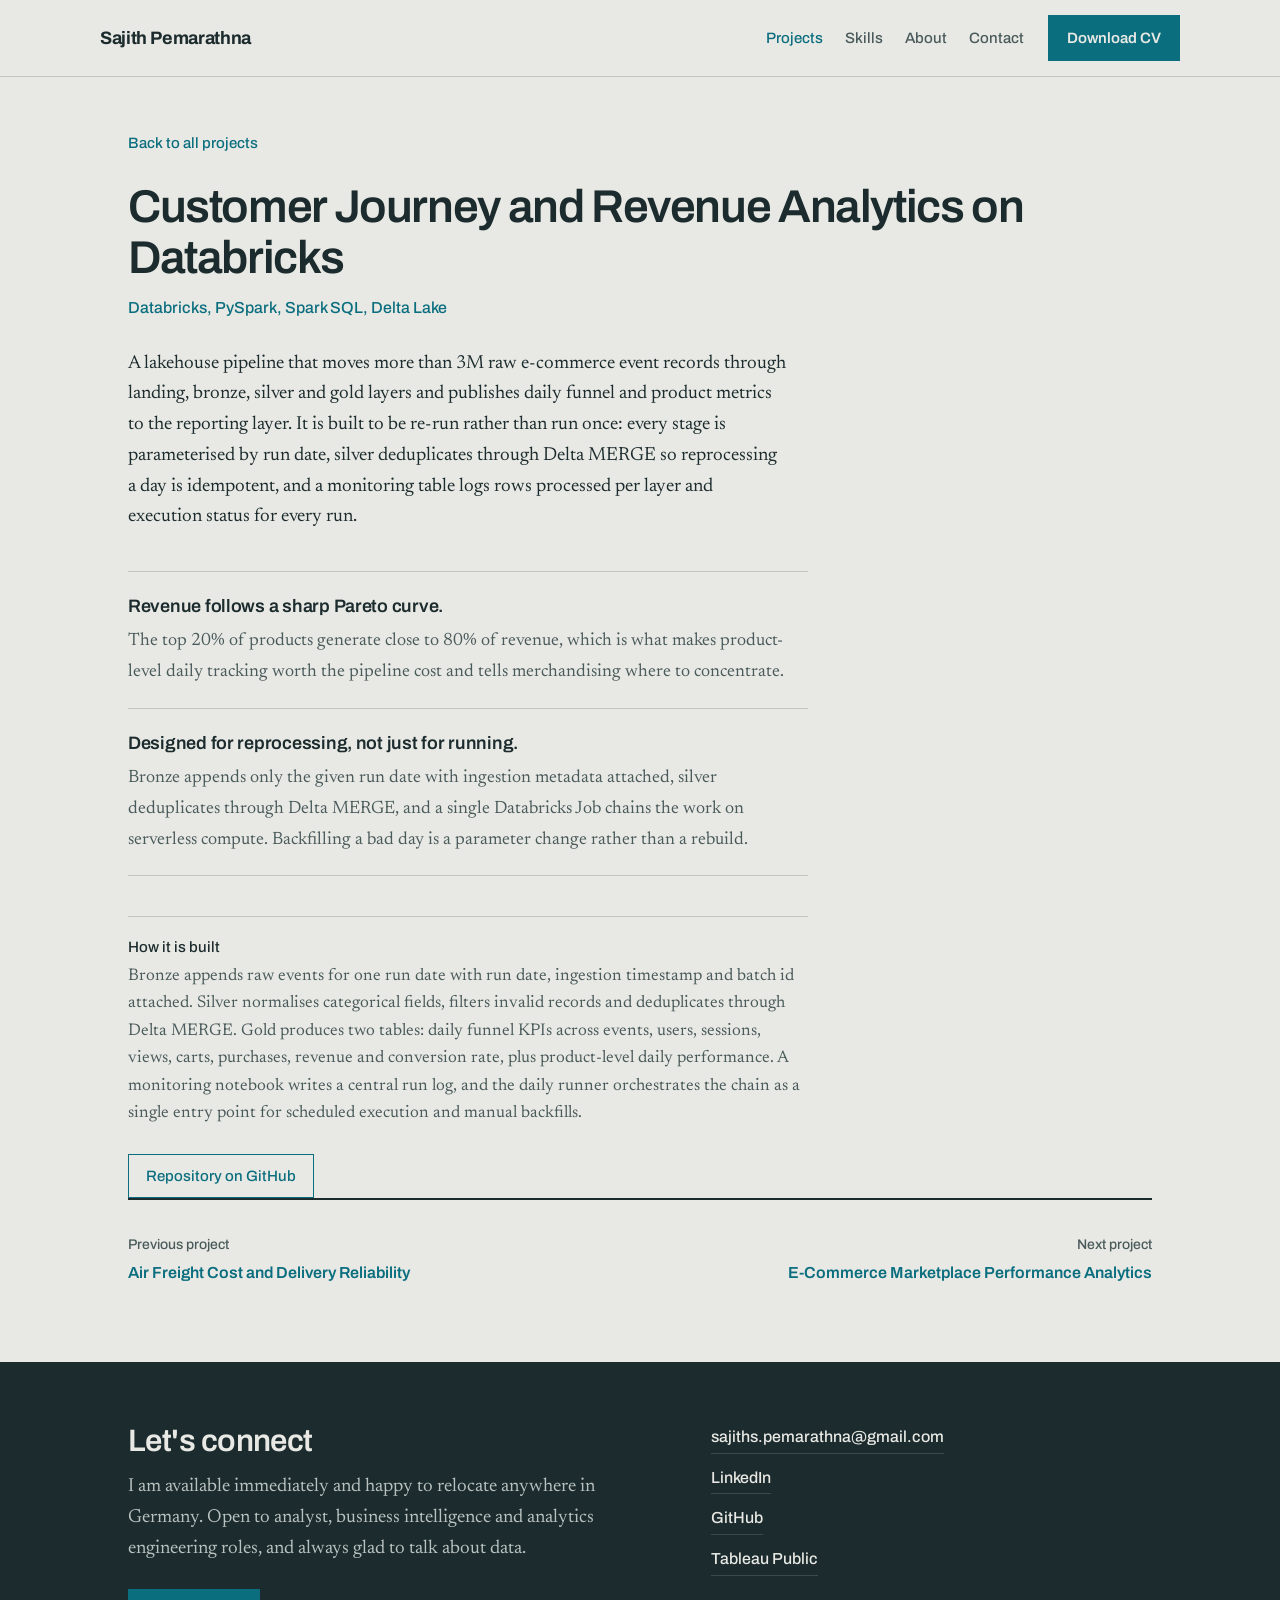
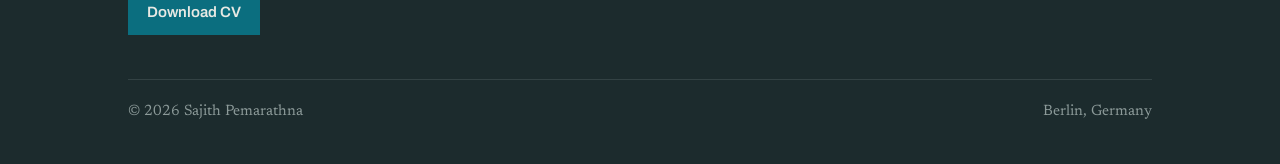
==== project-databricks.html @ 8b167ed7 "Add files via upload" ====
<!DOCTYPE html>
<html lang="en">
<head>
<meta charset="utf-8">
<meta name="viewport" content="width=device-width, initial-scale=1">
<title>Customer Journey and Revenue Analytics on Databricks — Sajith Pemarathna</title>
<meta name="description" content="A Databricks lakehouse pipeline processing 3M+ e-commerce events into daily funnel and product metrics.">
<link rel="preconnect" href="https://fonts.googleapis.com">
<link rel="preconnect" href="https://fonts.gstatic.com" crossorigin>
<link href="https://fonts.googleapis.com/css2?family=Archivo:wght@400;500;600;700&family=Newsreader:ital,opsz,wght@0,6..72,300;0,6..72,400;0,6..72,500;1,6..72,400&display=swap" rel="stylesheet">
<link rel="stylesheet" href="style.css">
</head>

<body>

<nav class="nav">
  <div class="wrap nav-inner">
    <a class="nav-name" href="index.html">Sajith Pemarathna</a>
    <div class="nav-right">
      <div class="nav-links">
        <a href="index.html#work" aria-current="page">Projects</a>
        <a href="index.html#skills">Skills</a>
        <a href="index.html#about">About</a>
        <a href="index.html#contact">Contact</a>
      </div>
      <a class="btn btn-solid" href="cv/Sajith-Pemarathna-CV.pdf" download>Download CV</a>
    </div>
  </div>
</nav>

<main>
<article class="case-head">
  <div class="wrap">
    <a class="back-link" href="index.html#work">Back to all projects</a>
    <h1 class="case-title">Customer Journey and Revenue Analytics on Databricks</h1>
    <p class="case-kicker">Databricks, PySpark, Spark SQL, Delta Lake</p>

    <p class="case-intro">A lakehouse pipeline that moves more than 3M raw e-commerce event records through landing, bronze, silver and gold layers and publishes daily funnel and product metrics to the reporting layer. It is built to be re-run rather than run once: every stage is parameterised by run date, silver deduplicates through Delta MERGE so reprocessing a day is idempotent, and a monitoring table logs rows processed per layer and execution status for every run.</p>

    <figure class="shot">
      <a href="images/databricks-1-dashboard.jpg"><img src="images/databricks-1-dashboard.jpg" alt="Databricks SQL dashboard showing daily funnel metrics, conversion rates and revenue by product" onerror="this.closest('figure').remove()"></a>
      <figcaption>Daily funnel dashboard, refreshed automatically as each scheduled run completes.</figcaption>
    </figure>

    <ul class="findings">
      <li><b>Revenue follows a sharp Pareto curve.</b><span>The top 20% of products generate close to 80% of revenue, which is what makes product-level daily tracking worth the pipeline cost and tells merchandising where to concentrate.</span></li>
      <li><b>Designed for reprocessing, not just for running.</b><span>Bronze appends only the given run date with ingestion metadata attached, silver deduplicates through Delta MERGE, and a single Databricks Job chains the work on serverless compute. Backfilling a bad day is a parameter change rather than a rebuild.</span></li>
    </ul>

    <figure class="shot">
      <a href="images/databricks-3-taskgraph.jpg"><img src="images/databricks-3-taskgraph.jpg" alt="Databricks job run history showing consecutive successful scheduled runs and their durations" onerror="this.closest('figure').remove()"></a>
      <figcaption>Scheduled run history. Consecutive successful executions at a consistent duration, which is the point of an idempotent pipeline.</figcaption>
    </figure>

    <div class="stack-line">
      <b>How it is built</b>
      Bronze appends raw events for one run date with run date, ingestion timestamp and batch id attached. Silver normalises categorical fields, filters invalid records and deduplicates through Delta MERGE. Gold produces two tables: daily funnel KPIs across events, users, sessions, views, carts, purchases, revenue and conversion rate, plus product-level daily performance. A monitoring notebook writes a central run log, and the daily runner orchestrates the chain as a single entry point for scheduled execution and manual backfills.
    </div>

    <div class="links">
      <a href="https://github.com/Sajithpemarathna/ecommerce-product-funnel-analytics-databricks">Repository on GitHub</a>
    </div>

  </div>
</article>

<div class="wrap">
  <nav class="case-nav" aria-label="Other projects">
    <a href="project-freight.html"><small>Previous project</small>Air Freight Cost and Delivery Reliability</a>
    <a href="project-marketplace.html" style="text-align:right;"><small>Next project</small>E-Commerce Marketplace Performance Analytics</a>
  </nav>
</div>
</main>

<footer id="contact" class="site-footer">
  <div class="wrap">
    <div class="footer-grid">
      <div>
        <h2>Let's connect</h2>
        <p>I am available immediately and happy to relocate anywhere in Germany. Open to analyst, business intelligence and analytics engineering roles, and always glad to talk about data.</p>
        <p style="margin-top:24px;"><a class="btn btn-solid" href="cv/Sajith-Pemarathna-CV.pdf" download>Download CV</a></p>
      </div>
      <div class="footer-links">
        <a href="mailto:sajiths.pemarathna@gmail.com">sajiths.pemarathna@gmail.com</a>
        <a href="https://www.linkedin.com/in/sajith-pemarathna">LinkedIn</a>
        <a href="https://github.com/Sajithpemarathna">GitHub</a>
        <a href="https://public.tableau.com/app/profile/sajith.pemarathna">Tableau Public</a>
      </div>
    </div>
    <div class="footer-base">
      <span>&copy; 2026 Sajith Pemarathna</span>
      <span>Berlin, Germany</span>
    </div>
  </div>
</footer>

</body>
</html>
---- style.css ----
/* ============================================================
   Sajith Pemarathna — portfolio stylesheet
   Shared by index.html and the four project pages.
   ============================================================ */

:root{
  --paper:#E8E9E4;
  --paper-deep:#DFE1DB;
  --card:#F1F2EE;
  --ink:#1C2B2D;
  --ink-soft:#4A5A5B;
  --rule:#C3C7BE;
  --teal:#0B6E7F;
  --teal-dark:#08505D;
  --oxblood:#8C2F39;
  --measure:68ch;
}

*{box-sizing:border-box;}
html{-webkit-text-size-adjust:100%;scroll-behavior:smooth;}

body{
  margin:0;
  background:var(--paper);
  color:var(--ink);
  font-family:"Newsreader",Georgia,"Times New Roman",serif;
  font-size:19px;
  line-height:1.62;
}

.wrap{max-width:1080px;margin:0 auto;padding:0 28px;}

a{color:var(--teal);text-underline-offset:3px;text-decoration-thickness:1px;}
a:hover{color:var(--ink);}
a:focus-visible{outline:2px solid var(--teal);outline-offset:3px;border-radius:2px;}

h1,h2,h3,h4{
  font-family:"Archivo",system-ui,sans-serif;
  font-weight:600;line-height:1.12;letter-spacing:-0.018em;margin:0;
}

p{margin:0 0 1.05em;max-width:var(--measure);}
p:last-child{margin-bottom:0;}

/* ---------------- navigation ---------------- */
.nav{
  position:sticky;top:0;z-index:50;
  background:rgba(232,233,228,.94);
  backdrop-filter:saturate(1.2) blur(8px);
  border-bottom:1px solid var(--rule);
}
.nav-inner{display:flex;align-items:center;justify-content:space-between;gap:20px;padding:15px 0;}
.nav-name{
  font-family:"Archivo",sans-serif;font-weight:700;font-size:18px;
  letter-spacing:-0.02em;text-decoration:none;color:var(--ink);white-space:nowrap;
}
.nav-right{display:flex;align-items:center;gap:24px;}
.nav-links{display:flex;gap:22px;font-family:"Archivo",sans-serif;font-size:15px;font-weight:500;}
.nav-links a{text-decoration:none;color:var(--ink-soft);}
.nav-links a:hover,.nav-links a[aria-current="page"]{color:var(--teal);}

.btn{
  font-family:"Archivo",sans-serif;font-size:15px;font-weight:600;
  text-decoration:none;padding:10px 18px;display:inline-block;
  border:1px solid var(--teal);white-space:nowrap;
}
.btn-solid{background:var(--teal);color:var(--paper);}
.btn-solid:hover{background:var(--teal-dark);color:var(--paper);}
.btn-ghost{color:var(--teal);background:transparent;}
.btn-ghost:hover{background:var(--teal);color:var(--paper);}

/* ---------------- hero ---------------- */
.hero{padding:78px 0 62px;}
.hero-grid{display:grid;grid-template-columns:minmax(0,1fr) 250px;gap:0 60px;align-items:start;}
.hero-eyebrow{font-size:20px;color:var(--ink-soft);margin:0 0 4px;}
.hero-name{
  font-family:"Archivo",sans-serif;font-weight:700;
  font-size:clamp(38px,6vw,64px);line-height:1.02;
  letter-spacing:-0.035em;margin:0 0 12px;
}
.hero-role{
  font-family:"Archivo",sans-serif;font-weight:500;
  font-size:clamp(17px,2.1vw,21px);letter-spacing:-0.01em;
  color:var(--teal);margin:0 0 24px;
}
.hero-blurb{font-size:19px;color:var(--ink-soft);max-width:54ch;margin:0 0 30px;}
.hero-blurb strong{color:var(--ink);font-weight:500;}
.hero-cta{display:flex;flex-wrap:wrap;gap:12px;margin-bottom:26px;}
.hero-social{display:flex;flex-wrap:wrap;gap:8px 18px;font-family:"Archivo",sans-serif;font-size:15px;font-weight:500;}
.hero-social a{text-decoration:none;color:var(--ink-soft);border-bottom:1px solid var(--rule);padding-bottom:2px;}
.hero-social a:hover{color:var(--teal);border-bottom-color:var(--teal);}
.portrait img{
  width:100%;aspect-ratio:1/1;object-fit:cover;display:block;
  border:1px solid var(--rule);background:var(--paper-deep);
}

/* ---------------- facts strip ---------------- */
.facts-strip{border-top:1px solid var(--rule);border-bottom:1px solid var(--rule);}
.facts-strip .wrap{display:grid;grid-template-columns:repeat(4,1fr);}
.facts-strip div{padding:22px 20px 22px 0;border-right:1px solid var(--rule);}
.facts-strip div:last-child{border-right:0;}
.facts-strip b{
  display:block;font-family:"Archivo",sans-serif;font-weight:600;font-size:20px;
  letter-spacing:-0.02em;margin-bottom:3px;line-height:1.2;
}
.facts-strip span{font-size:16px;color:var(--ink-soft);}

/* ---------------- sections ---------------- */
.band{padding:66px 0 72px;}
.band + .band{border-top:1px solid var(--rule);}
.band-title{font-size:clamp(24px,3vw,31px);margin:0 0 8px;}
.band-sub{color:var(--ink-soft);font-size:18px;margin:0 0 40px;max-width:60ch;}

/* ---------------- project cards ---------------- */
.cards{display:grid;grid-template-columns:repeat(2,minmax(0,1fr));gap:28px;}
.card{
  background:var(--card);border:1px solid var(--rule);
  display:flex;flex-direction:column;
}
.card-thumb{display:block;border-bottom:1px solid var(--rule);}
.card-thumb img{width:100%;height:auto;display:block;background:var(--paper-deep);}
.card-body{padding:24px 26px 26px;display:flex;flex-direction:column;flex:1;}
.card h3{font-size:21px;margin:0 0 6px;}
.card h3 a{text-decoration:none;color:var(--ink);}
.card h3 a:hover{color:var(--teal);}
.card-kicker{font-family:"Archivo",sans-serif;font-size:14px;font-weight:500;color:var(--teal);margin:0 0 12px;}
.card p{font-size:17px;color:var(--ink-soft);margin:0 0 16px;max-width:none;}
.card-stat{
  font-family:"Archivo",sans-serif;font-size:15px;font-weight:600;
  color:var(--ink);border-left:3px solid var(--teal);padding-left:12px;margin:0 0 18px;line-height:1.35;
}
.tags{display:flex;flex-wrap:wrap;gap:7px;margin:0 0 20px;}
.tags span{
  font-family:"Archivo",sans-serif;font-size:13px;font-weight:500;
  color:var(--ink-soft);border:1px solid var(--rule);padding:4px 10px;background:var(--paper);
}
.card-links{margin-top:auto;display:flex;flex-wrap:wrap;gap:8px 20px;font-family:"Archivo",sans-serif;font-size:15px;font-weight:500;}

/* ---------------- skills ---------------- */
.skills{display:grid;grid-template-columns:repeat(2,minmax(0,1fr));gap:0 54px;}
.skills div{border-top:1px solid var(--rule);padding:16px 0 18px;}
.skills h3{font-size:17px;margin:0 0 6px;}
.skills p{font-size:17px;color:var(--ink-soft);margin:0;}

/* ---------------- about ---------------- */
.about-grid{display:grid;grid-template-columns:minmax(0,1.3fr) minmax(0,1fr);gap:22px 54px;}
.about-grid h2{font-size:clamp(24px,3vw,32px);max-width:16ch;}
.facts{margin:0;}
.facts div{
  border-top:1px solid var(--rule);padding:13px 0;
  display:grid;grid-template-columns:132px 1fr;gap:16px;font-size:17px;
}
.facts dt{font-family:"Archivo",sans-serif;font-size:15px;font-weight:500;color:var(--ink-soft);}
.facts dd{margin:0;}

/* ---------------- footer ---------------- */
.site-footer{background:var(--ink);color:var(--paper);padding:62px 0 40px;margin-top:0;}
.site-footer h2{font-size:clamp(24px,3vw,31px);margin:0 0 14px;color:var(--paper);}
.site-footer p{color:#B8C2C0;max-width:52ch;}
.footer-grid{display:grid;grid-template-columns:minmax(0,1.2fr) minmax(0,1fr);gap:34px 54px;align-items:start;}
.footer-links{display:flex;flex-direction:column;gap:11px;font-family:"Archivo",sans-serif;font-size:16px;font-weight:500;}
.footer-links a{color:var(--paper);text-decoration:none;border-bottom:1px solid #3B4A4C;padding-bottom:3px;width:fit-content;}
.footer-links a:hover{border-bottom-color:var(--paper);color:#fff;}
.footer-base{
  border-top:1px solid #334244;margin-top:44px;padding-top:20px;
  font-size:15px;color:#8C9A99;display:flex;flex-wrap:wrap;gap:10px 28px;justify-content:space-between;
}

/* ============================================================
   Case-study page components
   ============================================================ */
.case-head{padding:52px 0 0;}
.back-link{
  font-family:"Archivo",sans-serif;font-size:15px;font-weight:500;
  text-decoration:none;display:inline-block;margin-bottom:26px;
}
.case-title{font-size:clamp(30px,4.2vw,46px);margin:0 0 10px;letter-spacing:-0.03em;}
.case-kicker{font-family:"Archivo",sans-serif;font-size:16px;font-weight:500;color:var(--teal);margin:0 0 28px;}
.case-question{font-size:22px;line-height:1.48;max-width:62ch;margin:0 0 38px;}
.case-intro{font-size:19px;max-width:66ch;margin:0 0 38px;}

.scale{
  display:grid;grid-template-columns:repeat(4,1fr);
  border-top:1px solid var(--rule);border-bottom:1px solid var(--rule);margin:0 0 46px;
}
.scale div{padding:16px 18px 16px 0;border-right:1px solid var(--rule);}
.scale div:last-child{border-right:0;}
.scale b{
  display:block;font-family:"Archivo",sans-serif;font-weight:600;font-size:24px;
  font-variant-numeric:tabular-nums;letter-spacing:-0.02em;margin-bottom:2px;
}
.scale span{font-size:16px;color:var(--ink-soft);}

.compare{background:var(--paper-deep);border-left:3px solid var(--ink);padding:36px 34px 32px;margin:0 0 50px;}
.compare-head{
  font-family:"Archivo",sans-serif;font-size:21px;font-weight:600;
  letter-spacing:-0.02em;max-width:46ch;margin:0 0 30px;line-height:1.3;
}
.metric{margin-bottom:26px;}
.metric:last-of-type{margin-bottom:0;}
.metric-name{font-family:"Archivo",sans-serif;font-size:15px;font-weight:500;color:var(--ink-soft);margin-bottom:12px;}
.row{display:grid;grid-template-columns:62px 1fr;gap:14px;align-items:center;margin-bottom:8px;}
.row-name{font-family:"Archivo",sans-serif;font-size:16px;font-weight:500;}
.track{position:relative;height:30px;}
.bar{height:30px;background:var(--teal);width:0;animation:grow .9s cubic-bezier(.22,.9,.3,1) forwards;}
.bar.alt{background:var(--ink-soft);}
.bar-value{
  position:absolute;top:0;left:0;height:30px;display:flex;align-items:center;padding-left:12px;
  font-family:"Archivo",sans-serif;font-weight:600;font-size:15px;
  font-variant-numeric:tabular-nums;color:#fff;white-space:nowrap;
}
@keyframes grow{to{width:var(--w);}}
@media (prefers-reduced-motion:reduce){.bar{animation:none;width:var(--w);}}

.page-block{border-top:1px solid var(--rule);padding-top:32px;margin-bottom:44px;}
.page-block h4{font-size:21px;margin:0 0 16px;max-width:38ch;}
.page-block p{font-size:18px;color:var(--ink-soft);}
.page-block p strong{color:var(--ink);font-weight:500;}

.findings{list-style:none;padding:0;margin:0 0 40px;max-width:var(--measure);}
.findings li{border-top:1px solid var(--rule);padding:20px 0;}
.findings li:last-child{border-bottom:1px solid var(--rule);}
.findings b{
  font-family:"Archivo",sans-serif;font-weight:600;font-size:18px;
  letter-spacing:-0.015em;display:block;margin-bottom:5px;
}
.findings span{color:var(--ink-soft);font-size:18px;}

.check{width:100%;border-collapse:collapse;margin:0 0 16px;max-width:440px;}
.check caption{
  font-family:"Archivo",sans-serif;font-size:15px;font-weight:500;
  color:var(--ink-soft);text-align:left;padding-bottom:9px;
}
.check th,.check td{
  border-bottom:1px solid var(--rule);padding:8px 14px 8px 0;
  font-size:17px;font-variant-numeric:tabular-nums;text-align:right;
}
.check th{font-family:"Archivo",sans-serif;font-weight:500;font-size:14px;color:var(--ink-soft);}
.check th:first-child,.check td:first-child{text-align:left;}
.check thead th{border-bottom:1px solid var(--ink);}
.flag{color:var(--oxblood);font-family:"Archivo",sans-serif;font-weight:600;font-size:15px;}

.stack-line{
  border-top:1px solid var(--rule);padding-top:18px;margin-bottom:26px;
  font-size:17px;color:var(--ink-soft);max-width:var(--measure);
}
.stack-line b{
  font-family:"Archivo",sans-serif;font-weight:500;color:var(--ink);
  font-size:15px;display:block;margin-bottom:3px;
}

.links{display:flex;flex-wrap:wrap;gap:10px;}
.links a{
  font-family:"Archivo",sans-serif;font-size:15px;font-weight:500;
  text-decoration:none;border:1px solid var(--teal);color:var(--teal);padding:9px 17px;
}
.links a:hover{background:var(--teal);color:var(--paper);}

figure.shot{margin:0 0 38px;}
figure.shot a{display:block;}
figure.shot img{max-width:100%;height:auto;display:block;border:1px solid var(--rule);background:var(--paper-deep);}
figure.shot figcaption{font-size:15px;color:var(--ink-soft);padding-top:9px;max-width:62ch;}

/* next / previous project */
.case-nav{border-top:2px solid var(--ink);padding:34px 0 76px;display:flex;flex-wrap:wrap;gap:16px 40px;justify-content:space-between;}
.case-nav a{font-family:"Archivo",sans-serif;font-size:16px;font-weight:600;text-decoration:none;}
.case-nav small{display:block;font-family:"Archivo",sans-serif;font-size:14px;font-weight:500;color:var(--ink-soft);margin-bottom:3px;}

/* ---------------- responsive ---------------- */
@media (max-width:900px){
  .cards{grid-template-columns:1fr;}
}
@media (max-width:820px){
  body{font-size:18px;}
  .wrap{padding:0 20px;}
  .nav-links{display:none;}
  .hero{padding:44px 0 46px;}
  .hero-grid{grid-template-columns:1fr;gap:28px;}
  .portrait{width:124px;}
  .facts-strip .wrap{grid-template-columns:repeat(2,1fr);}
  .facts-strip div:nth-child(2){border-right:0;}
  .facts-strip div:nth-child(1),.facts-strip div:nth-child(2){border-bottom:1px solid var(--rule);}
  .skills,.about-grid,.footer-grid{grid-template-columns:1fr;}
  .about-grid{gap:16px;}
  .scale{grid-template-columns:repeat(2,1fr);}
  .scale div:nth-child(2){border-right:0;}
  .scale div:nth-child(1),.scale div:nth-child(2){border-bottom:1px solid var(--rule);}
  .compare{padding:28px 22px;}
  .facts div{grid-template-columns:1fr;gap:2px;}
  .check th,.check td{font-size:16px;}
}
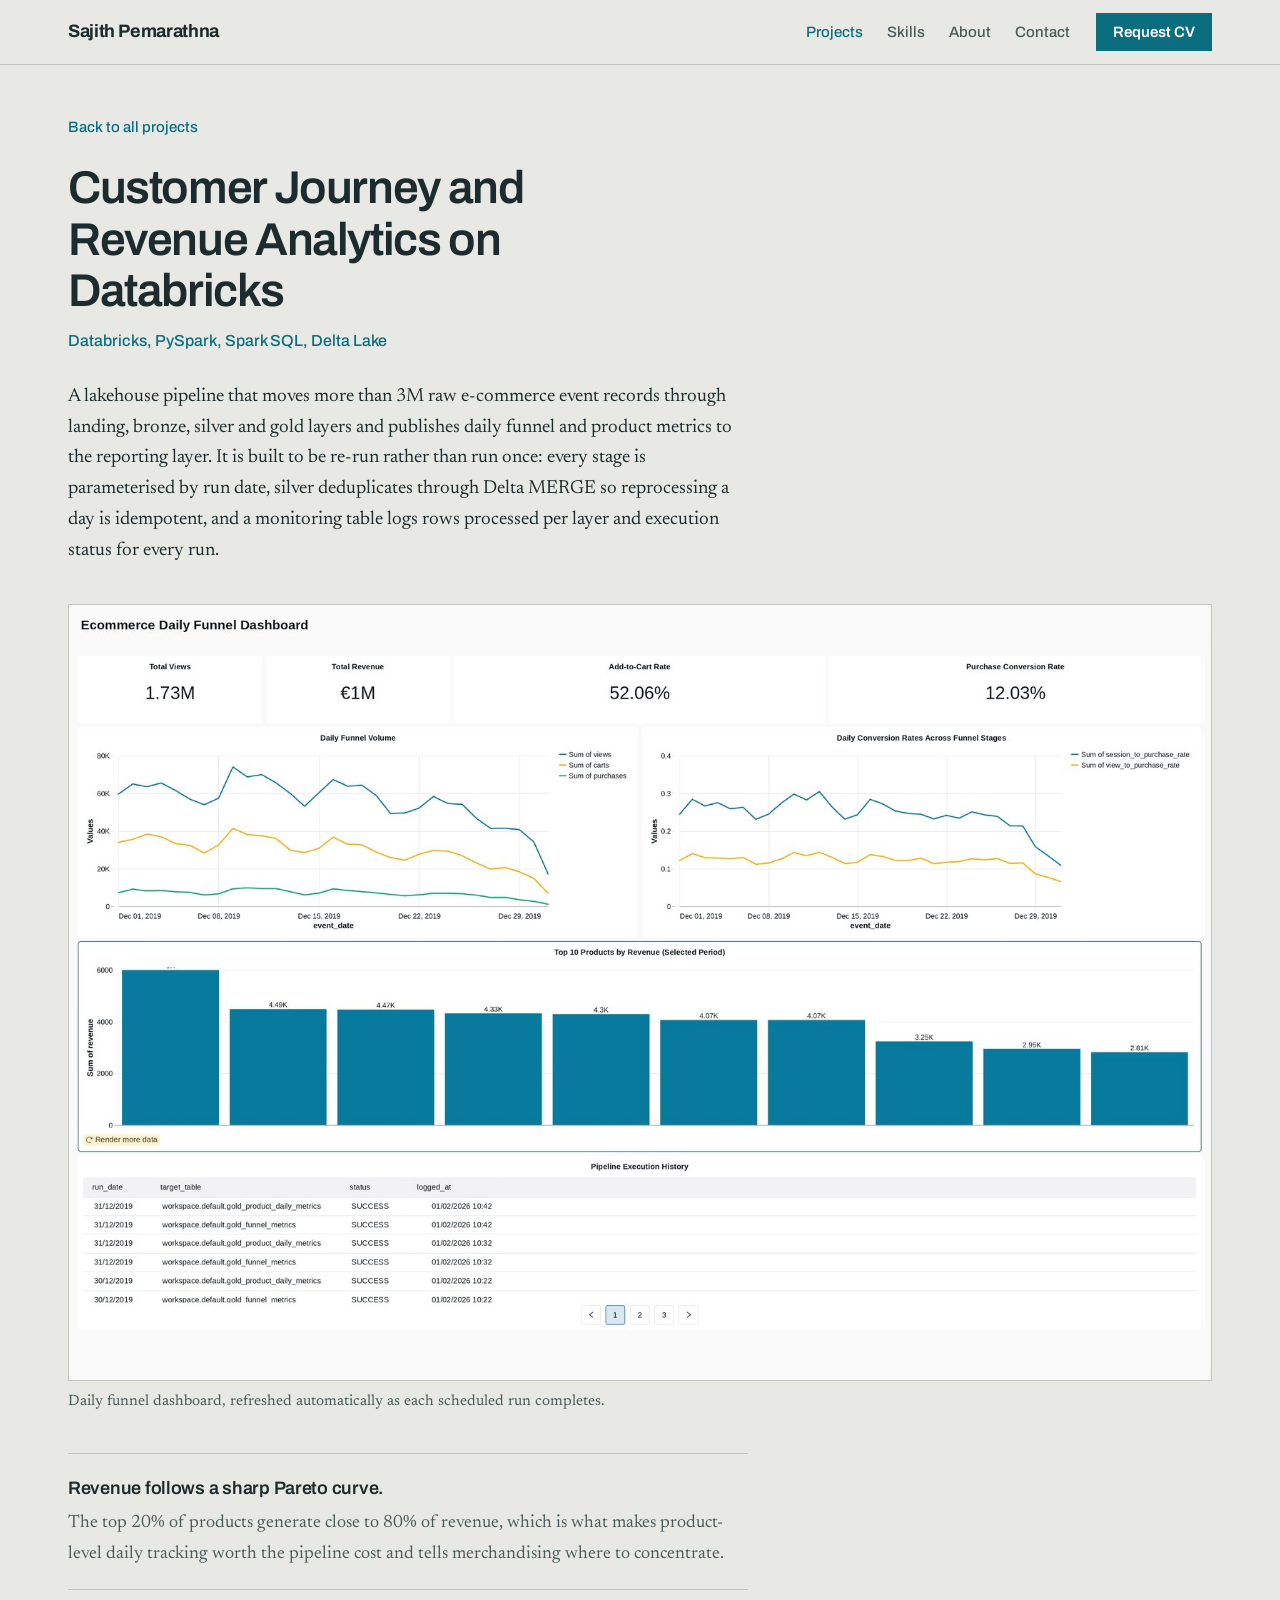
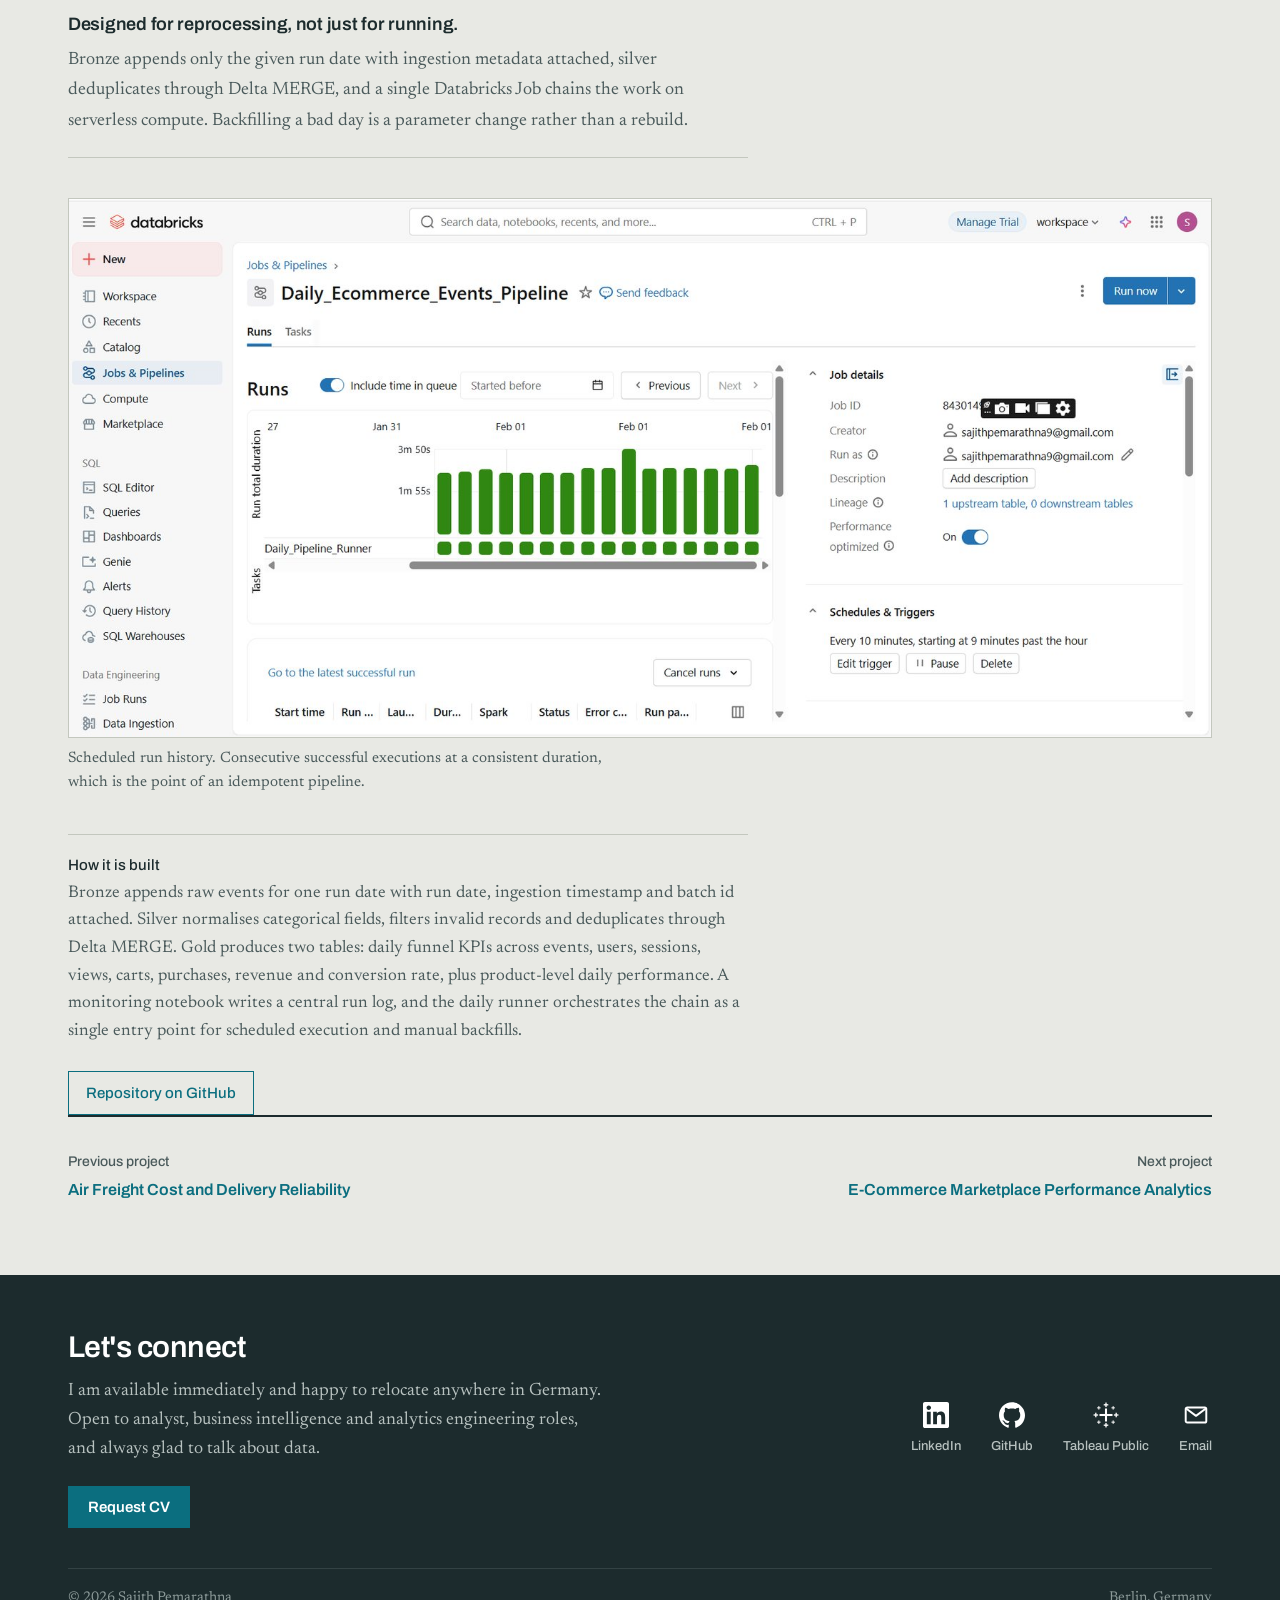
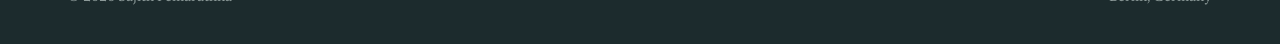
==== commit 46fccb8a: "Add files via upload" ====
--- a/project-databricks.html
+++ b/project-databricks.html
@@ -3,11 +3,11 @@
 <head>
 <meta charset="utf-8">
 <meta name="viewport" content="width=device-width, initial-scale=1">
-<title>Customer Journey and Revenue Analytics on Databricks — Sajith Pemarathna</title>
+<title>Customer Journey and Revenue Analytics on Databricks &mdash; Sajith Pemarathna</title>
 <meta name="description" content="A Databricks lakehouse pipeline processing 3M+ e-commerce events into daily funnel and product metrics.">
 <link rel="preconnect" href="https://fonts.googleapis.com">
 <link rel="preconnect" href="https://fonts.gstatic.com" crossorigin>
-<link href="https://fonts.googleapis.com/css2?family=Archivo:wght@400;500;600;700&family=Newsreader:ital,opsz,wght@0,6..72,300;0,6..72,400;0,6..72,500;1,6..72,400&display=swap" rel="stylesheet">
+<link href="https://fonts.googleapis.com/css2?family=Archivo:wght@400;500;600;700&amp;family=Newsreader:ital,opsz,wght@0,6..72,300;0,6..72,400;0,6..72,500;1,6..72,400&amp;display=swap" rel="stylesheet">
 <link rel="stylesheet" href="style.css">
 </head>
 
@@ -21,9 +21,9 @@
         <a href="index.html#work" aria-current="page">Projects</a>
         <a href="index.html#skills">Skills</a>
         <a href="index.html#about">About</a>
-        <a href="index.html#contact">Contact</a>
+        <a href="#contact">Contact</a>
       </div>
-      <a class="btn btn-solid" href="cv/Sajith-Pemarathna-CV.pdf" download>Download CV</a>
+      <a class="btn btn-solid" href="mailto:sajiths.pemarathna@gmail.com?subject=CV%20request" data-cv-request>Request CV</a>
     </div>
   </div>
 </nav>
@@ -60,7 +60,6 @@
     <div class="links">
       <a href="https://github.com/Sajithpemarathna/ecommerce-product-funnel-analytics-databricks">Repository on GitHub</a>
     </div>
-
   </div>
 </article>
 
@@ -78,21 +77,14 @@
       <div>
         <h2>Let's connect</h2>
         <p>I am available immediately and happy to relocate anywhere in Germany. Open to analyst, business intelligence and analytics engineering roles, and always glad to talk about data.</p>
-        <p style="margin-top:24px;"><a class="btn btn-solid" href="cv/Sajith-Pemarathna-CV.pdf" download>Download CV</a></p>
+        <p style="margin-top:22px;"><a class="btn btn-solid" href="mailto:sajiths.pemarathna@gmail.com?subject=CV%20request" data-cv-request>Request CV</a></p>
       </div>
-      <div class="footer-links">
-        <a href="mailto:sajiths.pemarathna@gmail.com">sajiths.pemarathna@gmail.com</a>
-        <a href="https://www.linkedin.com/in/sajith-pemarathna">LinkedIn</a>
-        <a href="https://github.com/Sajithpemarathna">GitHub</a>
-        <a href="https://public.tableau.com/app/profile/sajith.pemarathna">Tableau Public</a>
-      </div>
+      <div class="footer-icons"><a href="https://www.linkedin.com/in/sajith-pemarathna" aria-label="LinkedIn"><svg viewBox="0 0 24 24" fill="currentColor" aria-hidden="true"><path d="M20.447 20.452h-3.554v-5.569c0-1.328-.027-3.037-1.852-3.037-1.853 0-2.136 1.445-2.136 2.939v5.667H9.351V9h3.414v1.561h.046c.477-.9 1.637-1.85 3.37-1.85 3.601 0 4.267 2.37 4.267 5.455v6.286zM5.337 7.433c-1.144 0-2.063-.926-2.063-2.065 0-1.138.92-2.063 2.063-2.063 1.14 0 2.064.925 2.064 2.063 0 1.139-.925 2.065-2.064 2.065zm1.782 13.019H3.555V9h3.564v11.452zM22.225 0H1.771C.792 0 0 .774 0 1.729v20.542C0 23.227.792 24 1.771 24h20.451C23.2 24 24 23.227 24 22.271V1.729C24 .774 23.2 0 22.222 0h.003z"/></svg><span>LinkedIn</span></a><a href="https://github.com/Sajithpemarathna" aria-label="GitHub"><svg viewBox="0 0 24 24" fill="currentColor" aria-hidden="true"><path d="M12 .297c-6.63 0-12 5.373-12 12 0 5.303 3.438 9.8 8.205 11.385.6.113.82-.258.82-.577 0-.285-.01-1.04-.015-2.04-3.338.724-4.042-1.61-4.042-1.61C4.422 18.07 3.633 17.7 3.633 17.7c-1.087-.744.084-.729.084-.729 1.205.084 1.838 1.236 1.838 1.236 1.07 1.835 2.809 1.305 3.495.998.108-.776.417-1.305.76-1.605-2.665-.3-5.466-1.332-5.466-5.93 0-1.31.465-2.38 1.235-3.22-.135-.303-.54-1.523.105-3.176 0 0 1.005-.322 3.3 1.23.96-.267 1.98-.399 3-.405 1.02.006 2.04.138 3 .405 2.28-1.552 3.285-1.23 3.285-1.23.645 1.653.24 2.873.12 3.176.765.84 1.23 1.91 1.23 3.22 0 4.61-2.805 5.625-5.475 5.92.42.36.81 1.096.81 2.22 0 1.606-.015 2.896-.015 3.286 0 .315.21.69.825.57C20.565 22.092 24 17.592 24 12.297c0-6.627-5.373-12-12-12"/></svg><span>GitHub</span></a><a href="https://public.tableau.com/app/profile/sajith.pemarathna" aria-label="Tableau Public"><svg viewBox="0 0 24 24" fill="currentColor" aria-hidden="true"><rect x="11.05" y="6" width="1.9" height="12"/><rect x="6" y="11.05" width="12" height="1.9"/><rect x="11.4" y="0.5" width="1.2" height="4.2"/><rect x="9.9" y="2" width="4.2" height="1.2"/><rect x="11.4" y="19.3" width="1.2" height="4.2"/><rect x="9.9" y="20.8" width="4.2" height="1.2"/><rect x="2" y="9.9" width="1.2" height="4.2"/><rect x="0.5" y="11.4" width="4.2" height="1.2"/><rect x="20.8" y="9.9" width="1.2" height="4.2"/><rect x="19.3" y="11.4" width="4.2" height="1.2"/><rect x="4.95" y="3.8" width="0.9" height="3.2"/><rect x="3.8" y="4.95" width="3.2" height="0.9"/><rect x="18.15" y="3.8" width="0.9" height="3.2"/><rect x="17" y="4.95" width="3.2" height="0.9"/><rect x="4.95" y="17" width="0.9" height="3.2"/><rect x="3.8" y="18.15" width="3.2" height="0.9"/><rect x="18.15" y="17" width="0.9" height="3.2"/><rect x="17" y="18.15" width="3.2" height="0.9"/></svg><span>Tableau Public</span></a><a href="mailto:sajiths.pemarathna@gmail.com" aria-label="Email"><svg viewBox="0 0 24 24" fill="none" stroke="currentColor" stroke-width="1.8" stroke-linecap="round" stroke-linejoin="round" aria-hidden="true"><rect x="2.5" y="5" width="19" height="14" rx="1.5"/><path d="M3.2 6.3 12 12.8l8.8-6.5"/></svg><span>Email</span></a></div>
     </div>
-    <div class="footer-base">
-      <span>&copy; 2026 Sajith Pemarathna</span>
-      <span>Berlin, Germany</span>
-    </div>
+    <div class="footer-base"><span>&copy; 2026 Sajith Pemarathna</span><span>Berlin, Germany</span></div>
   </div>
 </footer>
 
+<script src="cv-request.js"></script>
 </body>
 </html>
--- a/style.css
+++ b/style.css
@@ -6,7 +6,8 @@
 :root{
   --paper:#E8E9E4;
   --paper-deep:#DFE1DB;
-  --card:#F1F2EE;
+  --card:#F2F3EF;
+  --hero-bg:#EDEBEC;          /* matches the backdrop of profile-hero.jpg exactly */
   --ink:#1C2B2D;
   --ink-soft:#4A5A5B;
   --rule:#C3C7BE;
@@ -28,156 +29,201 @@
   line-height:1.62;
 }
 
-.wrap{max-width:1080px;margin:0 auto;padding:0 28px;}
+.wrap{max-width:1200px;margin:0 auto;padding:0 28px;}
 
 a{color:var(--teal);text-underline-offset:3px;text-decoration-thickness:1px;}
 a:hover{color:var(--ink);}
-a:focus-visible{outline:2px solid var(--teal);outline-offset:3px;border-radius:2px;}
+a:focus-visible,button:focus-visible{outline:2px solid var(--teal);outline-offset:3px;border-radius:2px;}
 
 h1,h2,h3,h4{
-  font-family:"Archivo",system-ui,sans-serif;
+  font-family:"Archivo","Helvetica Neue",Arial,sans-serif;
   font-weight:600;line-height:1.12;letter-spacing:-0.018em;margin:0;
 }
 
 p{margin:0 0 1.05em;max-width:var(--measure);}
 p:last-child{margin-bottom:0;}
+
+/* ---------------- buttons ---------------- */
+.btn{
+  font-family:"Archivo","Helvetica Neue",Arial,sans-serif;font-size:15px;font-weight:600;line-height:1.2;
+  text-decoration:none;padding:11px 19px;display:inline-block;cursor:pointer;
+  border:1px solid var(--teal);white-space:nowrap;border-radius:0;
+}
+.btn-solid{background:var(--teal);color:#fff;}
+.btn-solid:hover{background:var(--teal-dark);border-color:var(--teal-dark);color:#fff;}
+.btn-ghost{color:var(--teal);background:transparent;}
+.btn-ghost:hover{background:var(--teal);color:#fff;}
+
+/* ---------------- icon links ---------------- */
+.icons{display:flex;flex-wrap:wrap;gap:6px;}
+.icon-link{
+  width:42px;height:42px;display:inline-flex;align-items:center;justify-content:center;
+  color:var(--ink);border:1px solid transparent;text-decoration:none;
+}
+.icon-link svg{width:22px;height:22px;display:block;}
+.icon-link:hover{color:var(--teal);border-color:var(--rule);background:rgba(255,255,255,.35);}
 
 /* ---------------- navigation ---------------- */
 .nav{
   position:sticky;top:0;z-index:50;
-  background:rgba(232,233,228,.94);
+  background:rgba(232,233,228,.95);
   backdrop-filter:saturate(1.2) blur(8px);
   border-bottom:1px solid var(--rule);
 }
-.nav-inner{display:flex;align-items:center;justify-content:space-between;gap:20px;padding:15px 0;}
+.nav-inner{display:flex;align-items:center;justify-content:space-between;gap:20px;padding-top:13px;padding-bottom:13px;}
 .nav-name{
-  font-family:"Archivo",sans-serif;font-weight:700;font-size:18px;
+  font-family:"Archivo","Helvetica Neue",Arial,sans-serif;font-weight:700;font-size:18px;
   letter-spacing:-0.02em;text-decoration:none;color:var(--ink);white-space:nowrap;
 }
-.nav-right{display:flex;align-items:center;gap:24px;}
-.nav-links{display:flex;gap:22px;font-family:"Archivo",sans-serif;font-size:15px;font-weight:500;}
+.nav-right{display:flex;align-items:center;gap:26px;}
+.nav-links{display:flex;gap:24px;font-family:"Archivo","Helvetica Neue",Arial,sans-serif;font-size:15px;font-weight:500;}
 .nav-links a{text-decoration:none;color:var(--ink-soft);}
 .nav-links a:hover,.nav-links a[aria-current="page"]{color:var(--teal);}
-
-.btn{
-  font-family:"Archivo",sans-serif;font-size:15px;font-weight:600;
-  text-decoration:none;padding:10px 18px;display:inline-block;
-  border:1px solid var(--teal);white-space:nowrap;
-}
-.btn-solid{background:var(--teal);color:var(--paper);}
-.btn-solid:hover{background:var(--teal-dark);color:var(--paper);}
-.btn-ghost{color:var(--teal);background:transparent;}
-.btn-ghost:hover{background:var(--teal);color:var(--paper);}
-
-/* ---------------- hero ---------------- */
-.hero{padding:78px 0 62px;}
-.hero-grid{display:grid;grid-template-columns:minmax(0,1fr) 250px;gap:0 60px;align-items:start;}
-.hero-eyebrow{font-size:20px;color:var(--ink-soft);margin:0 0 4px;}
+.nav .btn{padding:9px 16px;}
+
+/* ---------------- hero with full photo ---------------- */
+.hero{background:var(--hero-bg);border-bottom:1px solid var(--rule);overflow:hidden;}
+.hero-grid{
+  display:grid;grid-template-columns:minmax(0,1.08fr) minmax(0,1fr);
+  gap:0 40px;align-items:end;min-height:470px;
+}
+.hero-text{padding:64px 0 60px;align-self:center;}
+.hero-eyebrow{font-size:21px;color:var(--ink-soft);margin:0 0 2px;}
 .hero-name{
-  font-family:"Archivo",sans-serif;font-weight:700;
-  font-size:clamp(38px,6vw,64px);line-height:1.02;
+  font-family:"Archivo","Helvetica Neue",Arial,sans-serif;font-weight:700;
+  font-size:clamp(40px,5.6vw,66px);line-height:1.02;
   letter-spacing:-0.035em;margin:0 0 12px;
 }
 .hero-role{
-  font-family:"Archivo",sans-serif;font-weight:500;
-  font-size:clamp(17px,2.1vw,21px);letter-spacing:-0.01em;
-  color:var(--teal);margin:0 0 24px;
-}
-.hero-blurb{font-size:19px;color:var(--ink-soft);max-width:54ch;margin:0 0 30px;}
+  font-family:"Archivo","Helvetica Neue",Arial,sans-serif;font-weight:500;
+  font-size:clamp(17px,1.9vw,21px);letter-spacing:-0.01em;
+  color:var(--teal);margin:0 0 22px;
+}
+.hero-blurb{font-size:19px;color:var(--ink-soft);max-width:52ch;margin:0 0 28px;}
 .hero-blurb strong{color:var(--ink);font-weight:500;}
-.hero-cta{display:flex;flex-wrap:wrap;gap:12px;margin-bottom:26px;}
-.hero-social{display:flex;flex-wrap:wrap;gap:8px 18px;font-family:"Archivo",sans-serif;font-size:15px;font-weight:500;}
-.hero-social a{text-decoration:none;color:var(--ink-soft);border-bottom:1px solid var(--rule);padding-bottom:2px;}
-.hero-social a:hover{color:var(--teal);border-bottom-color:var(--teal);}
-.portrait img{
-  width:100%;aspect-ratio:1/1;object-fit:cover;display:block;
-  border:1px solid var(--rule);background:var(--paper-deep);
+.hero-cta{display:flex;flex-wrap:wrap;gap:12px;margin-bottom:20px;}
+.hero-photo{align-self:end;justify-self:end;line-height:0;}
+.hero-photo img{
+  display:block;height:clamp(320px,37vw,450px);width:auto;max-width:100%;
+  object-fit:contain;object-position:bottom right;
+  -webkit-mask-image:linear-gradient(to right,transparent 0,#000 16%,#000 84%,transparent 100%);
+          mask-image:linear-gradient(to right,transparent 0,#000 16%,#000 84%,transparent 100%);
 }
 
 /* ---------------- facts strip ---------------- */
-.facts-strip{border-top:1px solid var(--rule);border-bottom:1px solid var(--rule);}
+.facts-strip{border-bottom:1px solid var(--rule);}
 .facts-strip .wrap{display:grid;grid-template-columns:repeat(4,1fr);}
-.facts-strip div{padding:22px 20px 22px 0;border-right:1px solid var(--rule);}
-.facts-strip div:last-child{border-right:0;}
+.facts-strip .wrap > div{padding:20px 20px 20px 0;border-right:1px solid var(--rule);}
+.facts-strip .wrap > div + div{padding-left:22px;}
+.facts-strip .wrap > div:last-child{border-right:0;}
 .facts-strip b{
-  display:block;font-family:"Archivo",sans-serif;font-weight:600;font-size:20px;
-  letter-spacing:-0.02em;margin-bottom:3px;line-height:1.2;
-}
-.facts-strip span{font-size:16px;color:var(--ink-soft);}
+  display:block;font-family:"Archivo","Helvetica Neue",Arial,sans-serif;font-weight:600;font-size:19px;
+  letter-spacing:-0.02em;margin-bottom:2px;line-height:1.25;
+}
+.facts-strip span{display:block;font-size:15px;line-height:1.4;color:var(--ink-soft);}
 
 /* ---------------- sections ---------------- */
-.band{padding:66px 0 72px;}
+.band{padding:58px 0 64px;}
 .band + .band{border-top:1px solid var(--rule);}
-.band-title{font-size:clamp(24px,3vw,31px);margin:0 0 8px;}
-.band-sub{color:var(--ink-soft);font-size:18px;margin:0 0 40px;max-width:60ch;}
-
-/* ---------------- project cards ---------------- */
-.cards{display:grid;grid-template-columns:repeat(2,minmax(0,1fr));gap:28px;}
-.card{
-  background:var(--card);border:1px solid var(--rule);
-  display:flex;flex-direction:column;
-}
-.card-thumb{display:block;border-bottom:1px solid var(--rule);}
-.card-thumb img{width:100%;height:auto;display:block;background:var(--paper-deep);}
-.card-body{padding:24px 26px 26px;display:flex;flex-direction:column;flex:1;}
-.card h3{font-size:21px;margin:0 0 6px;}
+.band-title{font-size:clamp(24px,2.8vw,30px);margin:0 0 6px;}
+.band-sub{color:var(--ink-soft);font-size:17px;margin:0 0 32px;max-width:62ch;}
+
+/* ---------------- project cards, one row ---------------- */
+.cards{display:grid;grid-template-columns:repeat(4,minmax(0,1fr));gap:20px;}
+.card{background:var(--card);border:1px solid var(--rule);display:flex;flex-direction:column;}
+.card:hover{border-color:var(--ink-soft);}
+.card-thumb{display:block;border-bottom:1px solid var(--rule);overflow:hidden;}
+.card-thumb img{width:100%;height:auto;aspect-ratio:16/10;object-fit:cover;object-position:top left;display:block;background:var(--paper-deep);}
+.card-body{padding:18px 18px 18px;display:flex;flex-direction:column;flex:1;}
+.card h3{font-size:17px;line-height:1.25;margin:0 0 9px;letter-spacing:-0.012em;}
 .card h3 a{text-decoration:none;color:var(--ink);}
 .card h3 a:hover{color:var(--teal);}
-.card-kicker{font-family:"Archivo",sans-serif;font-size:14px;font-weight:500;color:var(--teal);margin:0 0 12px;}
-.card p{font-size:17px;color:var(--ink-soft);margin:0 0 16px;max-width:none;}
-.card-stat{
-  font-family:"Archivo",sans-serif;font-size:15px;font-weight:600;
-  color:var(--ink);border-left:3px solid var(--teal);padding-left:12px;margin:0 0 18px;line-height:1.35;
-}
-.tags{display:flex;flex-wrap:wrap;gap:7px;margin:0 0 20px;}
+.card p{font-size:15px;line-height:1.5;color:var(--ink-soft);margin:0 0 14px;max-width:none;}
+.tags{display:flex;flex-wrap:wrap;gap:6px;margin:0 0 16px;}
 .tags span{
-  font-family:"Archivo",sans-serif;font-size:13px;font-weight:500;
-  color:var(--ink-soft);border:1px solid var(--rule);padding:4px 10px;background:var(--paper);
-}
-.card-links{margin-top:auto;display:flex;flex-wrap:wrap;gap:8px 20px;font-family:"Archivo",sans-serif;font-size:15px;font-weight:500;}
-
-/* ---------------- skills ---------------- */
-.skills{display:grid;grid-template-columns:repeat(2,minmax(0,1fr));gap:0 54px;}
-.skills div{border-top:1px solid var(--rule);padding:16px 0 18px;}
-.skills h3{font-size:17px;margin:0 0 6px;}
-.skills p{font-size:17px;color:var(--ink-soft);margin:0;}
+  font-family:"Archivo","Helvetica Neue",Arial,sans-serif;font-size:12px;font-weight:500;
+  color:var(--ink-soft);border:1px solid var(--rule);padding:3px 8px;background:var(--paper);
+}
+.card-foot{margin-top:auto;display:flex;align-items:center;justify-content:space-between;gap:10px;}
+.card-foot .view{font-family:"Archivo","Helvetica Neue",Arial,sans-serif;font-size:14px;font-weight:600;text-decoration:none;}
+.card-foot .view:hover{text-decoration:underline;}
+.card-foot .icon-link{width:34px;height:34px;}
+.card-foot .icon-link svg{width:19px;height:19px;}
+
+/* ---------------- skills, one row ---------------- */
+.skills{display:grid;grid-template-columns:repeat(4,minmax(0,1fr));gap:0 34px;}
+.skills div{border-top:2px solid var(--ink);padding:14px 0 0;}
+.skills h3{font-size:16px;margin:0 0 7px;}
+.skills p{font-size:16px;line-height:1.5;color:var(--ink-soft);margin:0;}
 
 /* ---------------- about ---------------- */
 .about-grid{display:grid;grid-template-columns:minmax(0,1.3fr) minmax(0,1fr);gap:22px 54px;}
-.about-grid h2{font-size:clamp(24px,3vw,32px);max-width:16ch;}
+.about-grid h2{font-size:clamp(24px,2.8vw,31px);max-width:16ch;margin-bottom:18px;}
+.about-grid p{font-size:18px;}
 .facts{margin:0;}
 .facts div{
-  border-top:1px solid var(--rule);padding:13px 0;
-  display:grid;grid-template-columns:132px 1fr;gap:16px;font-size:17px;
-}
-.facts dt{font-family:"Archivo",sans-serif;font-size:15px;font-weight:500;color:var(--ink-soft);}
+  border-top:1px solid var(--rule);padding:12px 0;
+  display:grid;grid-template-columns:126px 1fr;gap:16px;font-size:17px;
+}
+.facts dt{font-family:"Archivo","Helvetica Neue",Arial,sans-serif;font-size:15px;font-weight:500;color:var(--ink-soft);}
 .facts dd{margin:0;}
 
 /* ---------------- footer ---------------- */
-.site-footer{background:var(--ink);color:var(--paper);padding:62px 0 40px;margin-top:0;}
-.site-footer h2{font-size:clamp(24px,3vw,31px);margin:0 0 14px;color:var(--paper);}
-.site-footer p{color:#B8C2C0;max-width:52ch;}
-.footer-grid{display:grid;grid-template-columns:minmax(0,1.2fr) minmax(0,1fr);gap:34px 54px;align-items:start;}
-.footer-links{display:flex;flex-direction:column;gap:11px;font-family:"Archivo",sans-serif;font-size:16px;font-weight:500;}
-.footer-links a{color:var(--paper);text-decoration:none;border-bottom:1px solid #3B4A4C;padding-bottom:3px;width:fit-content;}
-.footer-links a:hover{border-bottom-color:var(--paper);color:#fff;}
+.site-footer{background:var(--ink);color:var(--paper);padding:56px 0 34px;}
+.site-footer h2{font-size:clamp(24px,2.8vw,30px);margin:0 0 12px;color:#fff;}
+.site-footer p{color:#B8C2C0;max-width:54ch;font-size:18px;}
+.footer-grid{display:grid;grid-template-columns:minmax(0,1.2fr) minmax(0,1fr);gap:32px 54px;align-items:center;}
+.footer-icons{display:flex;flex-wrap:wrap;gap:10px 30px;justify-content:flex-end;}
+.footer-icons a{
+  display:flex;flex-direction:column;align-items:center;gap:8px;
+  color:#fff;text-decoration:none;font-family:"Archivo","Helvetica Neue",Arial,sans-serif;font-size:13px;font-weight:500;
+}
+.footer-icons a svg{width:26px;height:26px;display:block;}
+.footer-icons a span{color:#B8C2C0;}
+.footer-icons a:hover span{color:#fff;}
 .footer-base{
-  border-top:1px solid #334244;margin-top:44px;padding-top:20px;
-  font-size:15px;color:#8C9A99;display:flex;flex-wrap:wrap;gap:10px 28px;justify-content:space-between;
-}
+  border-top:1px solid #334244;margin-top:40px;padding-top:18px;
+  font-size:14px;color:#8C9A99;display:flex;flex-wrap:wrap;gap:10px 28px;justify-content:space-between;
+}
+
+/* ---------------- CV request dialog ---------------- */
+.cv-dialog{
+  border:1px solid var(--rule);padding:0;width:min(470px,calc(100vw - 32px));
+  background:var(--paper);color:var(--ink);
+  box-shadow:0 24px 60px rgba(28,43,45,.28);
+}
+.cv-dialog::backdrop{background:rgba(28,43,45,.55);}
+.cv-inner{padding:30px 30px 28px;}
+.cv-dialog h2{font-size:24px;margin:0 0 8px;}
+.cv-dialog .cv-lead{font-size:17px;color:var(--ink-soft);margin:0 0 22px;}
+.cv-close{
+  position:absolute;top:10px;right:10px;width:36px;height:36px;border:0;background:transparent;
+  font-size:24px;line-height:1;color:var(--ink-soft);cursor:pointer;
+}
+.cv-close:hover{color:var(--ink);}
+.cv-field{margin:0 0 14px;}
+.cv-field label{display:block;font-family:"Archivo","Helvetica Neue",Arial,sans-serif;font-size:14px;font-weight:600;margin-bottom:5px;}
+.cv-field label small{font-weight:500;color:var(--ink-soft);}
+.cv-field input{
+  width:100%;font:inherit;font-size:17px;padding:10px 12px;
+  border:1px solid var(--rule);background:#fff;color:var(--ink);border-radius:0;
+}
+.cv-field input:focus{outline:2px solid var(--teal);outline-offset:0;border-color:var(--teal);}
+.cv-hp{position:absolute;left:-9999px;width:1px;height:1px;overflow:hidden;}
+.cv-note{font-size:14px;color:var(--ink-soft);margin:6px 0 18px;line-height:1.45;}
+.cv-actions{display:flex;gap:10px;flex-wrap:wrap;}
+.cv-status{font-size:17px;margin:0;}
+.cv-status.err{color:var(--oxblood);}
 
 /* ============================================================
    Case-study page components
    ============================================================ */
-.case-head{padding:52px 0 0;}
-.back-link{
-  font-family:"Archivo",sans-serif;font-size:15px;font-weight:500;
-  text-decoration:none;display:inline-block;margin-bottom:26px;
-}
-.case-title{font-size:clamp(30px,4.2vw,46px);margin:0 0 10px;letter-spacing:-0.03em;}
-.case-kicker{font-family:"Archivo",sans-serif;font-size:16px;font-weight:500;color:var(--teal);margin:0 0 28px;}
+.case-head{padding:48px 0 0;}
+.back-link{font-family:"Archivo","Helvetica Neue",Arial,sans-serif;font-size:15px;font-weight:500;text-decoration:none;display:inline-block;margin-bottom:24px;}
+.case-title{font-size:clamp(30px,4.2vw,46px);margin:0 0 10px;letter-spacing:-0.03em;max-width:24ch;}
+.case-kicker{font-family:"Archivo","Helvetica Neue",Arial,sans-serif;font-size:16px;font-weight:500;color:var(--teal);margin:0 0 28px;}
 .case-question{font-size:22px;line-height:1.48;max-width:62ch;margin:0 0 38px;}
-.case-intro{font-size:19px;max-width:66ch;margin:0 0 38px;}
+.case-intro{font-size:19px;max-width:68ch;margin:0 0 38px;}
 
 .scale{
   display:grid;grid-template-columns:repeat(4,1fr);
@@ -186,27 +232,27 @@
 .scale div{padding:16px 18px 16px 0;border-right:1px solid var(--rule);}
 .scale div:last-child{border-right:0;}
 .scale b{
-  display:block;font-family:"Archivo",sans-serif;font-weight:600;font-size:24px;
+  display:block;font-family:"Archivo","Helvetica Neue",Arial,sans-serif;font-weight:600;font-size:24px;
   font-variant-numeric:tabular-nums;letter-spacing:-0.02em;margin-bottom:2px;
 }
 .scale span{font-size:16px;color:var(--ink-soft);}
 
-.compare{background:var(--paper-deep);border-left:3px solid var(--ink);padding:36px 34px 32px;margin:0 0 50px;}
+.compare{background:var(--paper-deep);border-left:3px solid var(--ink);padding:36px 34px 32px;margin:0 0 50px;max-width:900px;}
 .compare-head{
-  font-family:"Archivo",sans-serif;font-size:21px;font-weight:600;
+  font-family:"Archivo","Helvetica Neue",Arial,sans-serif;font-size:21px;font-weight:600;
   letter-spacing:-0.02em;max-width:46ch;margin:0 0 30px;line-height:1.3;
 }
 .metric{margin-bottom:26px;}
 .metric:last-of-type{margin-bottom:0;}
-.metric-name{font-family:"Archivo",sans-serif;font-size:15px;font-weight:500;color:var(--ink-soft);margin-bottom:12px;}
+.metric-name{font-family:"Archivo","Helvetica Neue",Arial,sans-serif;font-size:15px;font-weight:500;color:var(--ink-soft);margin-bottom:12px;}
 .row{display:grid;grid-template-columns:62px 1fr;gap:14px;align-items:center;margin-bottom:8px;}
-.row-name{font-family:"Archivo",sans-serif;font-size:16px;font-weight:500;}
+.row-name{font-family:"Archivo","Helvetica Neue",Arial,sans-serif;font-size:16px;font-weight:500;}
 .track{position:relative;height:30px;}
 .bar{height:30px;background:var(--teal);width:0;animation:grow .9s cubic-bezier(.22,.9,.3,1) forwards;}
 .bar.alt{background:var(--ink-soft);}
 .bar-value{
   position:absolute;top:0;left:0;height:30px;display:flex;align-items:center;padding-left:12px;
-  font-family:"Archivo",sans-serif;font-weight:600;font-size:15px;
+  font-family:"Archivo","Helvetica Neue",Arial,sans-serif;font-weight:600;font-size:15px;
   font-variant-numeric:tabular-nums;color:#fff;white-space:nowrap;
 }
 @keyframes grow{to{width:var(--w);}}
@@ -220,68 +266,53 @@
 .findings{list-style:none;padding:0;margin:0 0 40px;max-width:var(--measure);}
 .findings li{border-top:1px solid var(--rule);padding:20px 0;}
 .findings li:last-child{border-bottom:1px solid var(--rule);}
-.findings b{
-  font-family:"Archivo",sans-serif;font-weight:600;font-size:18px;
-  letter-spacing:-0.015em;display:block;margin-bottom:5px;
-}
+.findings b{font-family:"Archivo","Helvetica Neue",Arial,sans-serif;font-weight:600;font-size:18px;letter-spacing:-0.015em;display:block;margin-bottom:5px;}
 .findings span{color:var(--ink-soft);font-size:18px;}
 
 .check{width:100%;border-collapse:collapse;margin:0 0 16px;max-width:440px;}
-.check caption{
-  font-family:"Archivo",sans-serif;font-size:15px;font-weight:500;
-  color:var(--ink-soft);text-align:left;padding-bottom:9px;
-}
-.check th,.check td{
-  border-bottom:1px solid var(--rule);padding:8px 14px 8px 0;
-  font-size:17px;font-variant-numeric:tabular-nums;text-align:right;
-}
-.check th{font-family:"Archivo",sans-serif;font-weight:500;font-size:14px;color:var(--ink-soft);}
+.check caption{font-family:"Archivo","Helvetica Neue",Arial,sans-serif;font-size:15px;font-weight:500;color:var(--ink-soft);text-align:left;padding-bottom:9px;}
+.check th,.check td{border-bottom:1px solid var(--rule);padding:8px 14px 8px 0;font-size:17px;font-variant-numeric:tabular-nums;text-align:right;}
+.check th{font-family:"Archivo","Helvetica Neue",Arial,sans-serif;font-weight:500;font-size:14px;color:var(--ink-soft);}
 .check th:first-child,.check td:first-child{text-align:left;}
 .check thead th{border-bottom:1px solid var(--ink);}
-.flag{color:var(--oxblood);font-family:"Archivo",sans-serif;font-weight:600;font-size:15px;}
-
-.stack-line{
-  border-top:1px solid var(--rule);padding-top:18px;margin-bottom:26px;
-  font-size:17px;color:var(--ink-soft);max-width:var(--measure);
-}
-.stack-line b{
-  font-family:"Archivo",sans-serif;font-weight:500;color:var(--ink);
-  font-size:15px;display:block;margin-bottom:3px;
-}
+.flag{color:var(--oxblood);font-family:"Archivo","Helvetica Neue",Arial,sans-serif;font-weight:600;font-size:15px;}
+
+.stack-line{border-top:1px solid var(--rule);padding-top:18px;margin-bottom:26px;font-size:17px;color:var(--ink-soft);max-width:var(--measure);}
+.stack-line b{font-family:"Archivo","Helvetica Neue",Arial,sans-serif;font-weight:500;color:var(--ink);font-size:15px;display:block;margin-bottom:3px;}
 
 .links{display:flex;flex-wrap:wrap;gap:10px;}
-.links a{
-  font-family:"Archivo",sans-serif;font-size:15px;font-weight:500;
-  text-decoration:none;border:1px solid var(--teal);color:var(--teal);padding:9px 17px;
-}
-.links a:hover{background:var(--teal);color:var(--paper);}
+.links a{font-family:"Archivo","Helvetica Neue",Arial,sans-serif;font-size:15px;font-weight:500;text-decoration:none;border:1px solid var(--teal);color:var(--teal);padding:9px 17px;}
+.links a:hover{background:var(--teal);color:#fff;}
 
 figure.shot{margin:0 0 38px;}
 figure.shot a{display:block;}
 figure.shot img{max-width:100%;height:auto;display:block;border:1px solid var(--rule);background:var(--paper-deep);}
 figure.shot figcaption{font-size:15px;color:var(--ink-soft);padding-top:9px;max-width:62ch;}
 
-/* next / previous project */
-.case-nav{border-top:2px solid var(--ink);padding:34px 0 76px;display:flex;flex-wrap:wrap;gap:16px 40px;justify-content:space-between;}
-.case-nav a{font-family:"Archivo",sans-serif;font-size:16px;font-weight:600;text-decoration:none;}
-.case-nav small{display:block;font-family:"Archivo",sans-serif;font-size:14px;font-weight:500;color:var(--ink-soft);margin-bottom:3px;}
+.case-nav{border-top:2px solid var(--ink);padding:34px 0 72px;display:flex;flex-wrap:wrap;gap:16px 40px;justify-content:space-between;}
+.case-nav a{font-family:"Archivo","Helvetica Neue",Arial,sans-serif;font-size:16px;font-weight:600;text-decoration:none;}
+.case-nav small{display:block;font-family:"Archivo","Helvetica Neue",Arial,sans-serif;font-size:14px;font-weight:500;color:var(--ink-soft);margin-bottom:3px;}
 
 /* ---------------- responsive ---------------- */
-@media (max-width:900px){
-  .cards{grid-template-columns:1fr;}
+@media (max-width:1100px){
+  .cards{grid-template-columns:repeat(2,minmax(0,1fr));}
+  .skills{grid-template-columns:repeat(2,minmax(0,1fr));gap:24px 34px;}
 }
 @media (max-width:820px){
   body{font-size:18px;}
-  .wrap{padding:0 20px;}
+  .wrap{padding-left:20px;padding-right:20px;}
   .nav-links{display:none;}
-  .hero{padding:44px 0 46px;}
-  .hero-grid{grid-template-columns:1fr;gap:28px;}
-  .portrait{width:124px;}
+  .hero-grid{grid-template-columns:1fr;min-height:0;}
+  .hero-text{padding:40px 0 18px;}
+  .hero-photo{justify-self:center;}
+  .hero-photo img{height:280px;}
   .facts-strip .wrap{grid-template-columns:repeat(2,1fr);}
-  .facts-strip div:nth-child(2){border-right:0;}
-  .facts-strip div:nth-child(1),.facts-strip div:nth-child(2){border-bottom:1px solid var(--rule);}
-  .skills,.about-grid,.footer-grid{grid-template-columns:1fr;}
-  .about-grid{gap:16px;}
+  .facts-strip .wrap > div{padding:16px 14px 16px 0;}
+  .facts-strip .wrap > div + div{padding-left:0;}
+  .facts-strip .wrap > div:nth-child(2n){padding-left:16px;border-right:0;}
+  .facts-strip .wrap > div:nth-child(1),.facts-strip .wrap > div:nth-child(2){border-bottom:1px solid var(--rule);}
+  .about-grid,.footer-grid{grid-template-columns:1fr;}
+  .footer-icons{justify-content:flex-start;}
   .scale{grid-template-columns:repeat(2,1fr);}
   .scale div:nth-child(2){border-right:0;}
   .scale div:nth-child(1),.scale div:nth-child(2){border-bottom:1px solid var(--rule);}
@@ -289,3 +320,7 @@
   .facts div{grid-template-columns:1fr;gap:2px;}
   .check th,.check td{font-size:16px;}
 }
+@media (max-width:600px){
+  .cards,.skills{grid-template-columns:1fr;}
+  .nav .btn{padding:8px 12px;font-size:14px;}
+}
